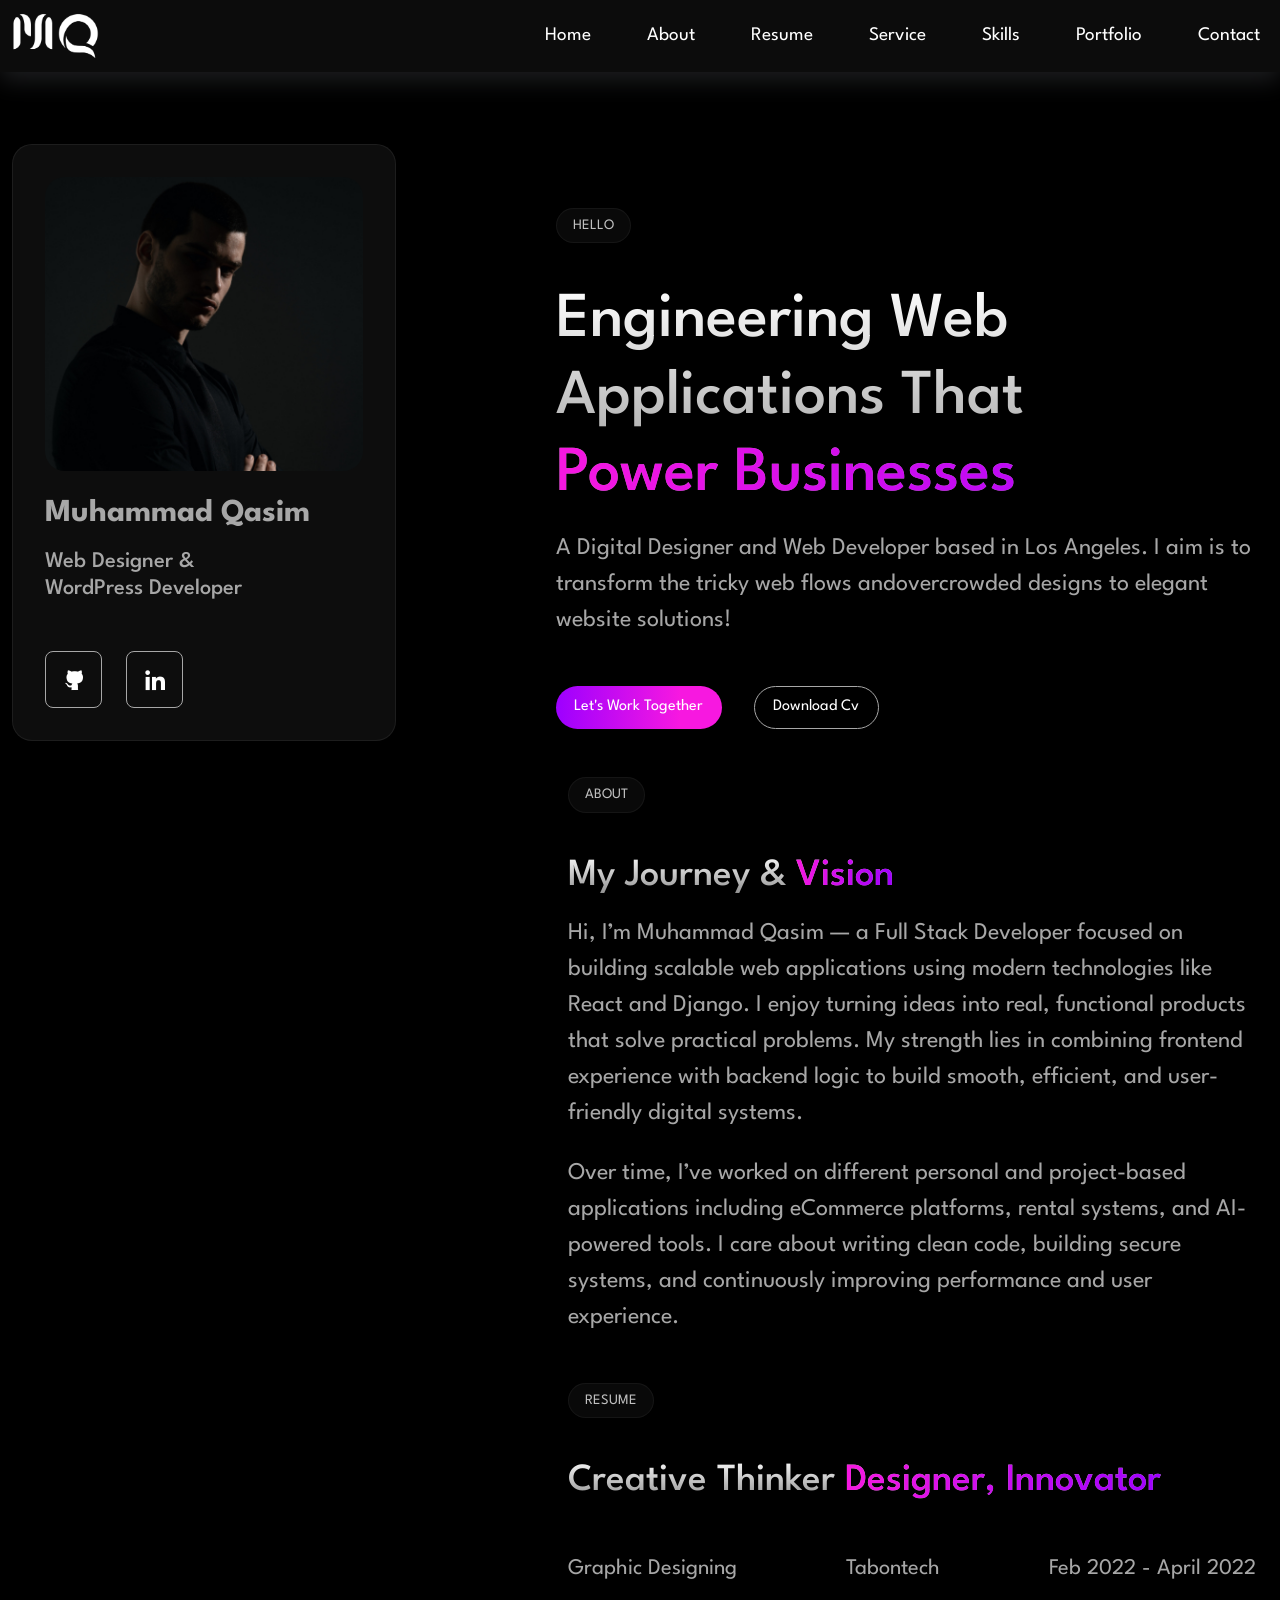
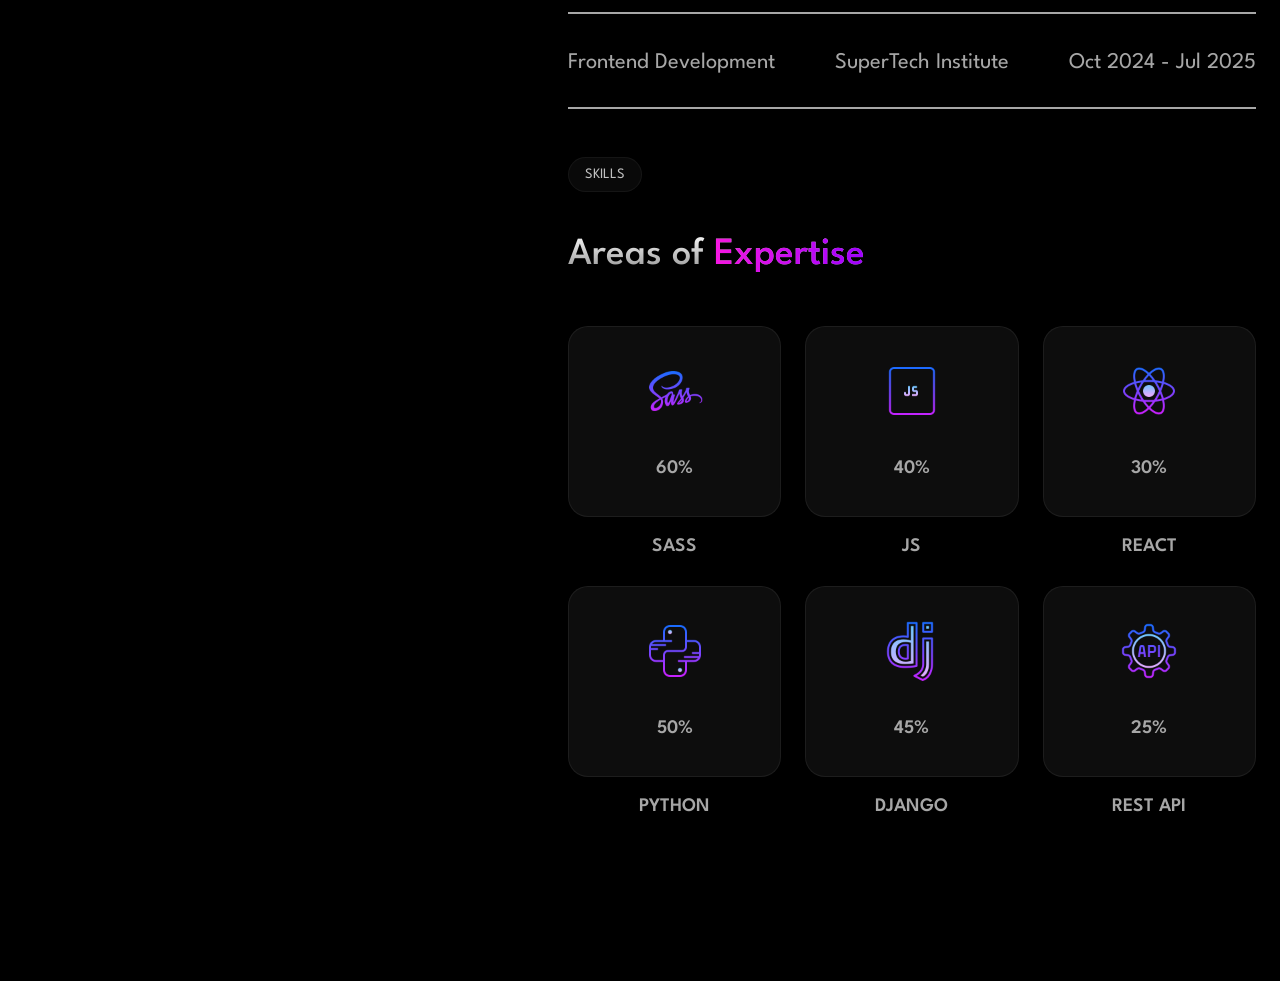
==== index.html @ 1c89bbc0 "commit" ====
<!doctype html>
<html lang="en">
  <head>
    <meta charset="utf-8" />
    <meta name="viewport" content="width=device-width, initial-scale=1" />
    <title>Personal Portfolio</title>
    <link rel="stylesheet" href="assets/css/main.css" />
  </head>
  <body>
    <div class="site-wrapper">
      <header class="header">
        <nav class="navbar navbar-expand-lg main-navbar">
          <div class="container container-lg">
            <a class="navbar-brand" href="#"
              ><img class="site-logo" src="assets/images/main-logo.png" alt=""
            /></a>
            <button
              class="navbar-toggler"
              type="button"
              data-bs-toggle="offcanvas"
              data-bs-target="#offcanvasRight"
              aria-controls="offcanvasRight"
            >
              <i class="icon-hamburger"></i>
            </button>
            <div class="collapse navbar-collapse">
              <ul class="navbar-nav ms-auto mb-2 mb-lg-0">
                <li class="nav-item">
                  <a
                    class="nav-link theme-links theme-links-animation"
                    href="#home"
                    >Home</a
                  >
                </li>
                <li class="nav-item">
                  <a
                    class="nav-link theme-links theme-links-animation"
                    href="#home"
                    >About</a
                  >
                </li>
                <li class="nav-item">
                  <a
                    class="nav-link theme-links theme-links-animation"
                    href="#about_us"
                    >Resume</a
                  >
                </li>
                <li class="nav-item">
                  <a
                    class="nav-link theme-links theme-links-animation"
                    href="#solutions"
                    >Service</a
                  >
                </li>
                <li class="nav-item">
                  <a
                    class="nav-link theme-links theme-links-animation"
                    href="#pricing"
                    >Skills</a
                  >
                </li>
                <li class="nav-item">
                  <a
                    class="nav-link theme-links theme-links-animation"
                    href="#pricing"
                    >Portfolio</a
                  >
                </li>
                <li class="nav-item">
                  <a
                    class="nav-link theme-links theme-links-animation"
                    href="#contact_us"
                    >Contact</a
                  >
                </li>
              </ul>
            </div>
          </div>
        </nav>
        <div
          class="offcanvas offcanvas-end"
          tabindex="-1"
          id="offcanvasRight"
          aria-labelledby="offcanvasRightLabel"
        >
          <div class="offcanvas-header">
            <a class="navbar-brand" href="#"
              ><img
                class="offcanvas-logo"
                src="assets/images/main-logo.svg"
                alt=""
            /></a>
            <button
              type="button"
              class="btn-close"
              data-bs-dismiss="offcanvas"
              aria-label="Close"
            >
              <i class="icon-hamburger-close"></i>
            </button>
          </div>
          <div class="offcanvas-body">
            <ul class="navbar-nav">
              <li class="nav-item">
                <a class="nav-link theme-links" href="#home">Home</a>
              </li>
              <li class="nav-item">
                <a class="nav-link theme-links" href="#about_us">Resume</a>
              </li>
              <li class="nav-item">
                <a class="nav-link theme-links" href="#solutions">Service</a>
              </li>
              <li class="nav-item">
                <a class="nav-link theme-links" href="#pricing">Skills</a>
              </li>
              <li class="nav-item">
                <a class="nav-link theme-links" href="#pricing">Portfolio</a>
              </li>
              <li class="nav-item">
                <a class="nav-link theme-links" href="#contact_us">Contact</a>
              </li>
            </ul>
          </div>
        </div>
      </header>
      <!-- /.header -->
      <main class="main-content">
                                  <video autoplay muted loop playsinline>
    <source src="./assets/video/12487101_1920_1080_25fps.mp4" type="video/mp4">
  </video>
                  <div class="container container-lg">
        <div class="main-content-inner">
              <div class="aside-wrapper">
                  <aside class="aside-main-hero glass-effect">
              <div class="col-inner main-hero-left">
                <figure class="pb-4">
                  <img src="./assets/images/main_hero_profile.jpg" alt="" />
                </figure>
                <div class="info pb-5">
                  <h2 class="pb-3">Muhammad Qasim</h2>
                  <h4>Web Designer & <span>WordPress Developer</span></h4>
                </div>
                <ul class="social-media-link">
                  <li class="custom-social-media-link">
                    <a href=""><i class="icon-github"></i></a>
                  </li>
                  <li class="custom-social-media-link">
                    <a href=""><i class="icon-linkedin"></i></a>
                  </li>
                </ul>
                <!-- /.social-media-link -->
                <!-- /.info -->
              </div>
              <!-- /.col-inner -->
            </aside>
            <!-- /.aside-main-hero -->
              </div><!-- /.aside-wrapper -->
             <div class="content-inner">
   <section class="main-hero-section pt-5 section-space">
                  <div class="main-hero-info">
                    <h4 class="section-starter-info-box glass-effect">hello</h4>
                    <h1 class="pb-3 theme-gradient-text-white">Engineering Web<span> Applications That </span
                      ><span class="theme-gradient-text-purple">Power Businesses</span>
                    </h1>
                    <p class="theme-para">
                      A Digital Designer and Web Developer based in Los Angeles.
                      I aim is to transform the tricky web flows andovercrowded
                      designs to elegant website solutions!
                    </p>
                    <div class="main-hero-section-navigation pt-5">
                      <a href="" class="theme-button theme-button-1"
                        >let's work together</a
                      >
                      <a href="" class="theme-button theme-button-2"
                        >download cv</a
                      >
                    </div>
                    <!-- /.main-hero-section-navigation -->
                  </div>
                  <!-- /.main-hero-info -->
   </section>
    <section class="about-section section-space">
           <div class="container container-lg">
                    <h4 class="section-starter-info-box glass-effect">about</h4>
                    <div class="section-heading pb-3">
                      <h3 class="theme-gradient-text-white">My Journey & <span class="theme-gradient-text-purple">Vision</span></h3>
                    </div><!-- /.section-heading -->
                    <p class="theme-para pb-4">Hi, I’m Muhammad Qasim — a Full Stack Developer focused on building scalable web applications using modern technologies like React and Django. I enjoy turning ideas into real, functional products that solve practical problems. My strength lies in combining frontend experience with backend logic to build smooth, efficient, and user-friendly digital systems.</p>
                    <p class="theme-para">Over time, I’ve worked on different personal and project-based applications including eCommerce platforms, rental systems, and AI-powered tools. I care about writing clean code, building secure systems, and continuously improving performance and user experience.</p>
          </div>
         </section><!-- /.about-section -->

                 <section class="resume-section section-space">
          <div class="container container-lg">
            <h4 class="section-starter-info-box glass-effect">resume</h4>
            <div class="section-heading pb-5">
              <h3 class="theme-gradient-text-white">
                Creative Thinker
                <span class="theme-gradient-text-purple"
                  >Designer, Innovator</span
                >
              </h3>
            </div>
            <!-- /.section-heading -->
            <ul class="resume-wrapper">
              <li>
                <span>graphic designing</span><span>tabontech</span
                ><span>Feb 2022 - April 2022</span>
              </li>
              <li>
                <span>Frontend Development</span><span>SuperTech Institute</span
                ><span>Oct 2024 - Jul 2025</span>
              </li>
            </ul>
            <!-- /.resume-wrapper -->
          </div>
        </section>
         <section class="skills-section">
          <div class="container container-lg">
            <h4 class="section-starter-info-box glass-effect">skills</h4>
            <div class="section-heading pb-5">
              <h3 class="theme-gradient-text-white">
                Areas of 
                <span class="theme-gradient-text-purple"
                  >Expertise</span
                >
              </h3>
            </div>
            <!-- /.section-heading -->
             <div class="row g-4">
              <div class="col-lg-4 col-md-4 col-sm-6">
                <div class="col-inner">
                  <div class="skills-box glass-effect">
                                      <img src="./assets/images/scss-icon.png" alt="">
                                    <span class="skill-percent">60%</span>
                  </div><!-- /.skills-box -->
                  <span class="skill-name">SASS</span>
                </div><!-- /.col-inner -->
              </div><!-- /.col-lg-3 -->
              <div class="col-lg-4 col-md-4 col-sm-6">
                <div class="col-inner">
                  <div class="skills-box glass-effect">
                                      <img src="./assets/images/icon-js.png" alt="">
                                    <span class="skill-percent">40%</span>
                  </div><!-- /.skills-box -->
                  <span class="skill-name">JS</span>
                </div><!-- /.col-inner -->
              </div><!-- /.col-lg-3 -->
              <div class="col-lg-4 col-md-4 col-sm-6">
                <div class="col-inner">
                  <div class="skills-box glass-effect">
                                      <img src="./assets/images/react-icon.png" alt="">
                                    <span class="skill-percent">30%</span>
                  </div><!-- /.skills-box -->
                  <span class="skill-name">REACT</span>
                </div><!-- /.col-inner -->
              </div><!-- /.col-lg-3 -->
              <div class="col-lg-4 col-md-4 col-sm-6">
                <div class="col-inner">
                  <div class="skills-box glass-effect">
                                      <img src="./assets/images/python-icon.png" alt="">
                                    <span class="skill-percent">50%</span>
                  </div><!-- /.skills-box -->
                  <span class="skill-name">PYTHON</span>
                </div><!-- /.col-inner -->
              </div><!-- /.col-lg-3 -->
              <div class="col-lg-4 col-md-4 col-sm-6">
                <div class="col-inner">
                  <div class="skills-box glass-effect">
                                      <img src="./assets/images/django-icon.png" alt="">
                                    <span class="skill-percent">45%</span>
                  </div><!-- /.skills-box -->
                  <span class="skill-name">DJANGO</span>
                </div><!-- /.col-inner -->
              </div><!-- /.col-lg-3 -->
              <div class="col-lg-4 col-md-4 col-sm-6">
                <div class="col-inner">
                  <div class="skills-box glass-effect">
                                      <img src="./assets/images/icon-rest-api.png" alt="">
                                    <span class="skill-percent">25%</span>
                  </div><!-- /.skills-box -->
                  <span class="skill-name">REST API</span>
                </div><!-- /.col-inner -->
              </div><!-- /.col-lg-3 -->
             
             </div><!-- /.row -->
          </div>
        </section>
        <!-- /.skills-section -->
    
             </div><!-- /.content-inner -->
          
         
                 </div>
        <!-- /.main-content-inner -->
          </div>
          <!-- /.container -->
       
      </main>
      <!-- /.main-content -->
      <footer class="footer"></footer>
      <!-- /.footer -->
    </div>
    <!-- /.site-wrapper -->
    <script src="assets/js/bootstrap.js"></script>
    <script src="assets/js/app.js"></script>
  </body>
</html>
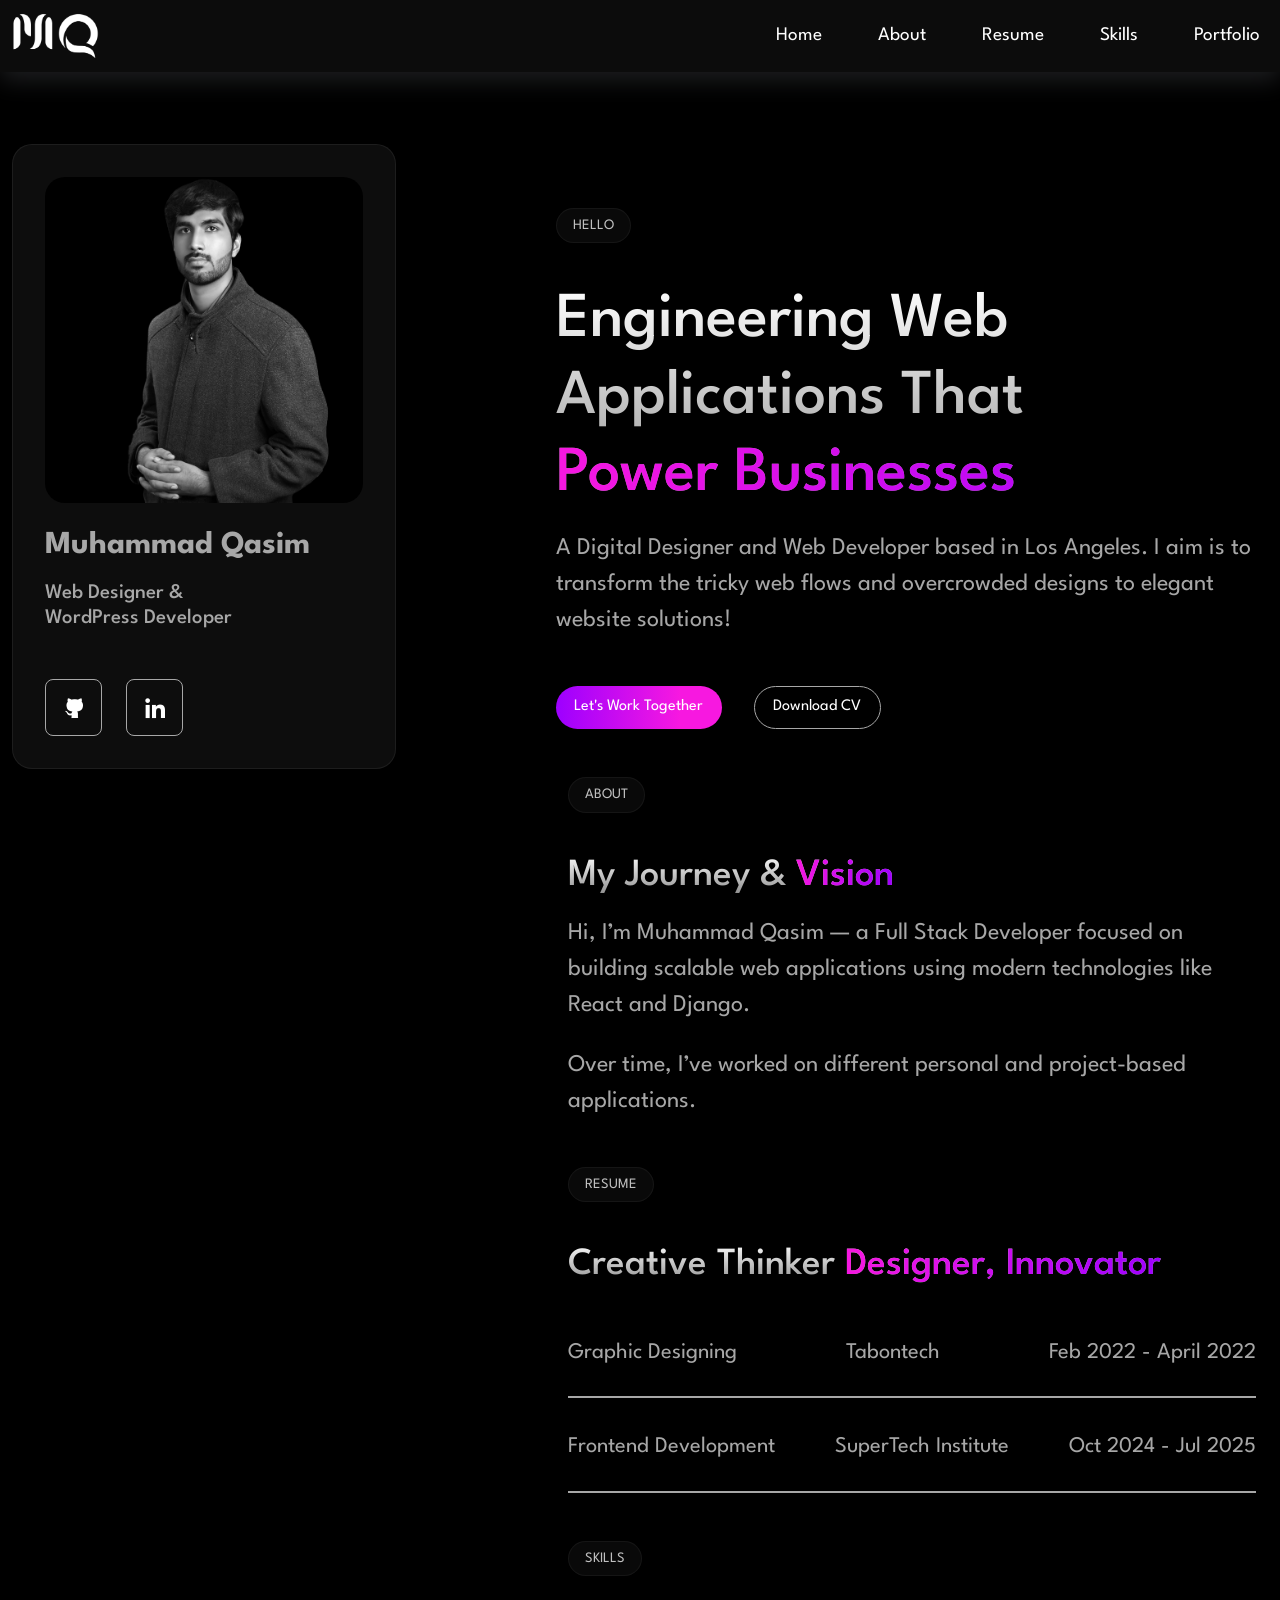
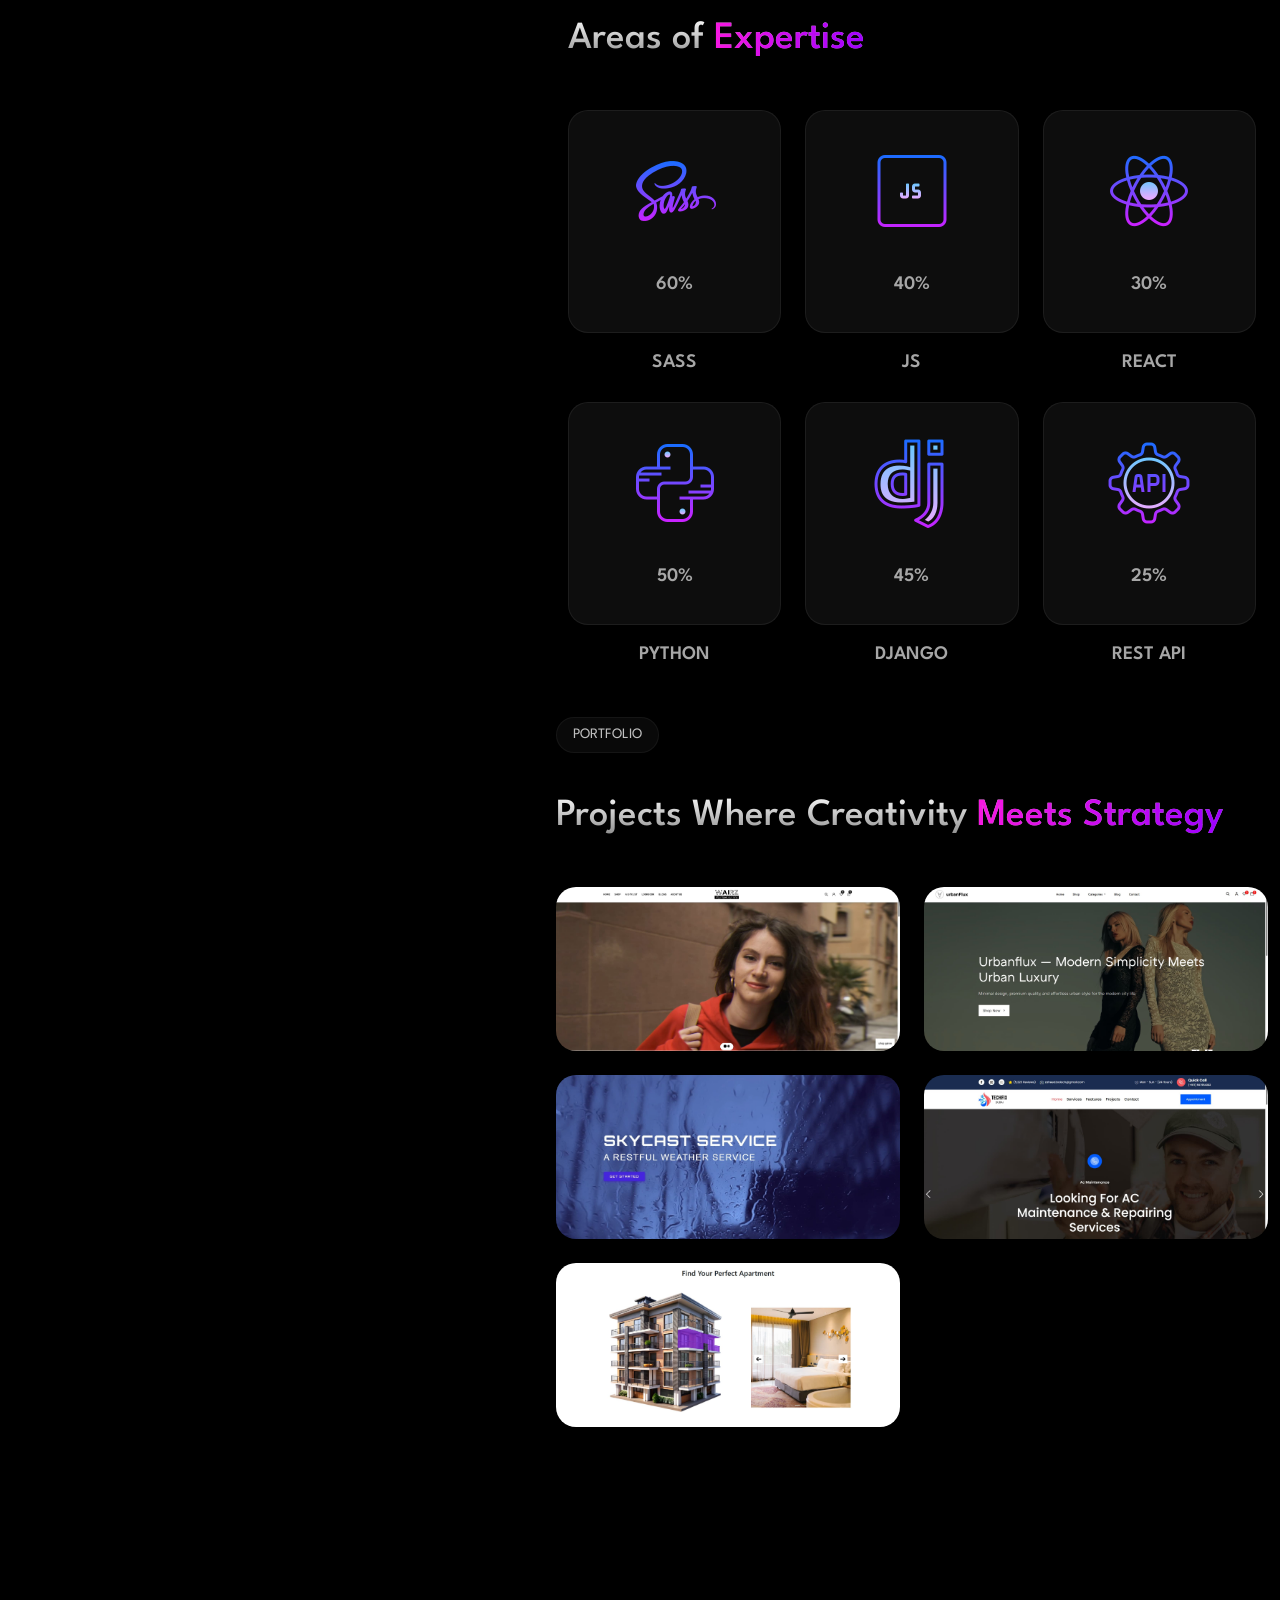
==== commit 1244d001: "portfolio section" ====
--- a/index.html
+++ b/index.html
@@ -4,16 +4,19 @@
     <meta charset="utf-8" />
     <meta name="viewport" content="width=device-width, initial-scale=1" />
     <title>Personal Portfolio</title>
+    <link rel="stylesheet" href="./assets/css/vendors/glightbox.min.css">
     <link rel="stylesheet" href="assets/css/main.css" />
   </head>
+
   <body>
     <div class="site-wrapper">
       <header class="header">
         <nav class="navbar navbar-expand-lg main-navbar">
           <div class="container container-lg">
-            <a class="navbar-brand" href="#"
-              ><img class="site-logo" src="assets/images/main-logo.png" alt=""
-            /></a>
+            <a class="navbar-brand" href="#">
+              <img class="site-logo" src="assets/images/main-logo.png" alt="" />
+            </a>
+
             <button
               class="navbar-toggler"
               type="button"
@@ -23,6 +26,7 @@
             >
               <i class="icon-hamburger"></i>
             </button>
+
             <div class="collapse navbar-collapse">
               <ul class="navbar-nav ms-auto mb-2 mb-lg-0">
                 <li class="nav-item">
@@ -32,52 +36,43 @@
                     >Home</a
                   >
                 </li>
+
                 <li class="nav-item">
                   <a
                     class="nav-link theme-links theme-links-animation"
-                    href="#home"
+                    href="#about"
                     >About</a
                   >
                 </li>
+
                 <li class="nav-item">
                   <a
                     class="nav-link theme-links theme-links-animation"
-                    href="#about_us"
+                    href="#resume"
                     >Resume</a
                   >
                 </li>
+
                 <li class="nav-item">
                   <a
                     class="nav-link theme-links theme-links-animation"
-                    href="#solutions"
-                    >Service</a
+                    href="#skills"
+                    >Skills</a
                   >
                 </li>
+
                 <li class="nav-item">
                   <a
                     class="nav-link theme-links theme-links-animation"
-                    href="#pricing"
-                    >Skills</a
-                  >
-                </li>
-                <li class="nav-item">
-                  <a
-                    class="nav-link theme-links theme-links-animation"
-                    href="#pricing"
+                    href="#portfolio"
                     >Portfolio</a
-                  >
-                </li>
-                <li class="nav-item">
-                  <a
-                    class="nav-link theme-links theme-links-animation"
-                    href="#contact_us"
-                    >Contact</a
                   >
                 </li>
               </ul>
             </div>
           </div>
         </nav>
+
         <div
           class="offcanvas offcanvas-end"
           tabindex="-1"
@@ -85,12 +80,14 @@
           aria-labelledby="offcanvasRightLabel"
         >
           <div class="offcanvas-header">
-            <a class="navbar-brand" href="#"
-              ><img
+            <a class="navbar-brand" href="#">
+              <img
                 class="offcanvas-logo"
                 src="assets/images/main-logo.svg"
                 alt=""
-            /></a>
+              />
+            </a>
+
             <button
               type="button"
               class="btn-close"
@@ -100,209 +97,305 @@
               <i class="icon-hamburger-close"></i>
             </button>
           </div>
+
           <div class="offcanvas-body">
             <ul class="navbar-nav">
               <li class="nav-item">
                 <a class="nav-link theme-links" href="#home">Home</a>
               </li>
               <li class="nav-item">
-                <a class="nav-link theme-links" href="#about_us">Resume</a>
+                <a class="nav-link theme-links" href="#about">About</a>
               </li>
               <li class="nav-item">
-                <a class="nav-link theme-links" href="#solutions">Service</a>
+                <a class="nav-link theme-links" href="#resume">Resume</a>
               </li>
               <li class="nav-item">
-                <a class="nav-link theme-links" href="#pricing">Skills</a>
+                <a class="nav-link theme-links" href="#skills">Skills</a>
               </li>
               <li class="nav-item">
-                <a class="nav-link theme-links" href="#pricing">Portfolio</a>
-              </li>
-              <li class="nav-item">
-                <a class="nav-link theme-links" href="#contact_us">Contact</a>
+                <a class="nav-link theme-links" href="#portfolio">Portfolio</a>
               </li>
             </ul>
           </div>
         </div>
       </header>
-      <!-- /.header -->
+
       <main class="main-content">
-                                  <video autoplay muted loop playsinline>
-    <source src="./assets/video/12487101_1920_1080_25fps.mp4" type="video/mp4">
-  </video>
-                  <div class="container container-lg">
-        <div class="main-content-inner">
-              <div class="aside-wrapper">
-                  <aside class="aside-main-hero glass-effect">
-              <div class="col-inner main-hero-left">
-                <figure class="pb-4">
-                  <img src="./assets/images/main_hero_profile.jpg" alt="" />
-                </figure>
-                <div class="info pb-5">
-                  <h2 class="pb-3">Muhammad Qasim</h2>
-                  <h4>Web Designer & <span>WordPress Developer</span></h4>
-                </div>
-                <ul class="social-media-link">
-                  <li class="custom-social-media-link">
-                    <a href=""><i class="icon-github"></i></a>
-                  </li>
-                  <li class="custom-social-media-link">
-                    <a href=""><i class="icon-linkedin"></i></a>
-                  </li>
-                </ul>
-                <!-- /.social-media-link -->
-                <!-- /.info -->
-              </div>
-              <!-- /.col-inner -->
-            </aside>
-            <!-- /.aside-main-hero -->
-              </div><!-- /.aside-wrapper -->
-             <div class="content-inner">
-   <section class="main-hero-section pt-5 section-space">
-                  <div class="main-hero-info">
-                    <h4 class="section-starter-info-box glass-effect">hello</h4>
-                    <h1 class="pb-3 theme-gradient-text-white">Engineering Web<span> Applications That </span
-                      ><span class="theme-gradient-text-purple">Power Businesses</span>
-                    </h1>
-                    <p class="theme-para">
-                      A Digital Designer and Web Developer based in Los Angeles.
-                      I aim is to transform the tricky web flows andovercrowded
-                      designs to elegant website solutions!
-                    </p>
-                    <div class="main-hero-section-navigation pt-5">
-                      <a href="" class="theme-button theme-button-1"
-                        >let's work together</a
+        <video autoplay muted loop playsinline>
+          <source
+            src="./assets/video/12487101_1920_1080_25fps.mp4"
+            type="video/mp4"
+          />
+        </video>
+
+        <div class="container container-lg">
+          <div class="main-content-inner">
+            <div class="aside-wrapper">
+              <aside class="aside-main-hero glass-effect">
+                <div class="col-inner main-hero-left">
+                  <figure class="pb-4">
+                    <img src="./assets/images/main_hero_profile.jpg" alt="" />
+                  </figure>
+
+                  <div class="info pb-5">
+                    <h2 class="pb-3">Muhammad Qasim</h2>
+                    <h4>Web Designer & <span>WordPress Developer</span></h4>
+                  </div>
+
+                  <ul class="social-media-link">
+                    <li class="custom-social-media-link">
+                      <a href=""><i class="icon-github"></i></a>
+                    </li>
+                    <li class="custom-social-media-link">
+                      <a href=""><i class="icon-linkedin"></i></a>
+                    </li>
+                  </ul>
+                </div>
+              </aside>
+            </div>
+
+            <div class="content-inner">
+              <section class="main-hero-section pt-5 section-space" id="home">
+                <div class="main-hero-info">
+                  <h4 class="section-starter-info-box glass-effect">hello</h4>
+
+                  <h1 class="pb-3 theme-gradient-text-white">
+                    Engineering Web
+                    <span>Applications That </span>
+                    <span class="theme-gradient-text-purple"
+                      >Power Businesses</span
+                    >
+                  </h1>
+
+                  <p class="theme-para">
+                    A Digital Designer and Web Developer based in Los Angeles. I
+                    aim is to transform the tricky web flows and overcrowded
+                    designs to elegant website solutions!
+                  </p>
+
+                  <div class="main-hero-section-navigation pt-5">
+                    <a href="" class="theme-button theme-button-1"
+                      >let's work together</a
+                    >
+                    <a href="" class="theme-button theme-button-2"
+                      >download CV</a
+                    >
+                  </div>
+                </div>
+              </section>
+
+              <section class="about-section section-space" id="about">
+                <div class="container container-lg">
+                  <h4 class="section-starter-info-box glass-effect">about</h4>
+
+                  <div class="section-heading pb-3">
+                    <h3 class="theme-gradient-text-white">
+                      My Journey &
+                      <span class="theme-gradient-text-purple">Vision</span>
+                    </h3>
+                  </div>
+
+                  <p class="theme-para pb-4">
+                    Hi, I’m Muhammad Qasim — a Full Stack Developer focused on
+                    building scalable web applications using modern technologies
+                    like React and Django.
+                  </p>
+
+                  <p class="theme-para">
+                    Over time, I’ve worked on different personal and
+                    project-based applications.
+                  </p>
+                </div>
+              </section>
+
+              <section class="resume-section section-space" id="resume">
+                <div class="container container-lg">
+                  <h4 class="section-starter-info-box glass-effect">resume</h4>
+
+                  <div class="section-heading pb-5">
+                    <h3 class="theme-gradient-text-white">
+                      Creative Thinker
+                      <span class="theme-gradient-text-purple"
+                        >Designer, Innovator</span
                       >
-                      <a href="" class="theme-button theme-button-2"
-                        >download cv</a
-                      >
-                    </div>
-                    <!-- /.main-hero-section-navigation -->
-                  </div>
-                  <!-- /.main-hero-info -->
-   </section>
-    <section class="about-section section-space">
-           <div class="container container-lg">
-                    <h4 class="section-starter-info-box glass-effect">about</h4>
-                    <div class="section-heading pb-3">
-                      <h3 class="theme-gradient-text-white">My Journey & <span class="theme-gradient-text-purple">Vision</span></h3>
-                    </div><!-- /.section-heading -->
-                    <p class="theme-para pb-4">Hi, I’m Muhammad Qasim — a Full Stack Developer focused on building scalable web applications using modern technologies like React and Django. I enjoy turning ideas into real, functional products that solve practical problems. My strength lies in combining frontend experience with backend logic to build smooth, efficient, and user-friendly digital systems.</p>
-                    <p class="theme-para">Over time, I’ve worked on different personal and project-based applications including eCommerce platforms, rental systems, and AI-powered tools. I care about writing clean code, building secure systems, and continuously improving performance and user experience.</p>
+                    </h3>
+                  </div>
+
+                  <ul class="resume-wrapper">
+                    <li>
+                      <span>graphic designing</span><span>tabontech</span
+                      ><span>Feb 2022 - April 2022</span>
+                    </li>
+
+                    <li>
+                      <span>Frontend Development</span
+                      ><span>SuperTech Institute</span
+                      ><span>Oct 2024 - Jul 2025</span>
+                    </li>
+                  </ul>
+                </div>
+              </section>
+
+              <section class="skills-section section-space" id="skills">
+                <div class="container container-lg">
+                  <h4 class="section-starter-info-box glass-effect">skills</h4>
+
+                  <div class="section-heading pb-5">
+                    <h3 class="theme-gradient-text-white">
+                      Areas of
+                      <span class="theme-gradient-text-purple">Expertise</span>
+                    </h3>
+                  </div>
+
+                  <div class="row g-4">
+                    <div class="col-lg-4 col-md-4 col-sm-6">
+                      <div class="col-inner">
+                        <div class="skills-box glass-effect">
+                          <img src="./assets/images/scss-icon.png" alt="" />
+                          <span class="skill-percent">60%</span>
+                        </div>
+                        <!-- /.skills-box -->
+                        <span class="skill-name">SASS</span>
+                      </div>
+                      <!-- /.col-inner -->
+                    </div>
+                    <!-- /.col-lg-3 -->
+                    <div class="col-lg-4 col-md-4 col-sm-6">
+                      <div class="col-inner">
+                        <div class="skills-box glass-effect">
+                          <img src="./assets/images/icon-js.png" alt="" />
+                          <span class="skill-percent">40%</span>
+                        </div>
+                        <!-- /.skills-box -->
+                        <span class="skill-name">JS</span>
+                      </div>
+                      <!-- /.col-inner -->
+                    </div>
+                    <!-- /.col-lg-3 -->
+                    <div class="col-lg-4 col-md-4 col-sm-6">
+                      <div class="col-inner">
+                        <div class="skills-box glass-effect">
+                          <img src="./assets/images/react-icon.png" alt="" />
+                          <span class="skill-percent">30%</span>
+                        </div>
+                        <!-- /.skills-box -->
+                        <span class="skill-name">REACT</span>
+                      </div>
+                      <!-- /.col-inner -->
+                    </div>
+                    <!-- /.col-lg-3 -->
+                    <div class="col-lg-4 col-md-4 col-sm-6">
+                      <div class="col-inner">
+                        <div class="skills-box glass-effect">
+                          <img src="./assets/images/python-icon.png" alt="" />
+                          <span class="skill-percent">50%</span>
+                        </div>
+                        <!-- /.skills-box -->
+                        <span class="skill-name">PYTHON</span>
+                      </div>
+                      <!-- /.col-inner -->
+                    </div>
+                    <!-- /.col-lg-3 -->
+                    <div class="col-lg-4 col-md-4 col-sm-6">
+                      <div class="col-inner">
+                        <div class="skills-box glass-effect">
+                          <img src="./assets/images/django-icon.png" alt="" />
+                          <span class="skill-percent">45%</span>
+                        </div>
+                        <!-- /.skills-box -->
+                        <span class="skill-name">DJANGO</span>
+                      </div>
+                      <!-- /.col-inner -->
+                    </div>
+                    <!-- /.col-lg-3 -->
+                    <div class="col-lg-4 col-md-4 col-sm-6">
+                      <div class="col-inner">
+                        <div class="skills-box glass-effect">
+                          <img src="./assets/images/icon-rest-api.png" alt="" />
+                          <span class="skill-percent">25%</span>
+                        </div>
+                        <!-- /.skills-box -->
+                        <span class="skill-name">REST API</span>
+                      </div>
+                      <!-- /.col-inner -->
+                    </div>
+                    <!-- /.col-lg-3 -->
+                  </div>
+                  <!-- /.row -->
+                </div>
+              </section>
+
+              <section class="portfolio-section section-space" id="portfolio">
+                <h4 class="section-starter-info-box glass-effect">portfolio</h4>
+
+                <div class="section-heading pb-5">
+                  <h3 class="theme-gradient-text-white">
+                    Projects Where Creativity
+                    <span class="theme-gradient-text-purple"
+                      >Meets Strategy</span
+                    >
+                  </h3>
+                </div>
+                <div class="portfolio-gallery">
+                  <div class="row g-4">
+                    <div class="col-lg-6">
+                      <div class="col-inner">
+                        <a href="assets/images/Wearza.jpg" class="glightbox" data-gallery="portfolio">
+                          <img src="assets/images/Wearza.jpg" alt="">
+                        </a>
+                        <a class="project-link" href="https://wearza.netlify.app/">wearza react</a>
+                        
+                      </div><!-- /.col-inner -->
+                    </div><!-- /.col-lg-6 -->
+                    <div class="col-lg-6">
+                      <div class="col-inner">
+                        <a href="assets/images/urbanflux.jpg" class="glightbox" data-gallery="portfolio">
+                          <img src="assets/images/urbanflux.jpg" alt="">
+                        </a>
+                        <a class="project-link" href="https://mzr-qasim.github.io/UrbanFlux/">urbanflux ecommerce</a>
+                        
+                      </div><!-- /.col-inner -->
+                    </div><!-- /.col-lg-6 -->
+                    <div class="col-lg-6">
+                      <div class="col-inner">
+                        <a href="assets/images/SKYCAST fastapi.jpg" class="glightbox" data-gallery="portfolio">
+                          <img src="assets/images/SKYCAST fastapi.jpg" alt="">
+                        </a>
+                        <a class="project-link" href="https://github.com/mzr-Qasim/skycast-fastapi">skycast FASTAPI</a>
+                        
+                      </div><!-- /.col-inner -->
+                    </div><!-- /.col-lg-6 -->
+                    <div class="col-lg-6">
+                      <div class="col-inner">
+                        <a href="assets/images/techfix dubai.jpg" class="glightbox" data-gallery="portfolio">
+                          <img src="assets/images/techfix dubai.jpg" alt="">
+                        </a>
+                        <a class="project-link" href="https://mzr-qasim.github.io/Techfix_Dubai/">techfix</a>
+                        
+                      </div><!-- /.col-inner -->
+                    </div><!-- /.col-lg-6 -->
+                    <div class="col-lg-6">
+                      <div class="col-inner">
+                        <a href="assets/images/Apartment View.jpg" class="glightbox" data-gallery="portfolio">
+                          <img src="assets/images/Apartment View.jpg" alt="">
+                        </a>
+                        <a class="project-link" href="https://mzr-qasim.github.io/Apartment_View/">Apartment View</a>
+                        
+                      </div><!-- /.col-inner -->
+                    </div><!-- /.col-lg-6 -->
+                  </div><!-- /.row -->
+                </div>
+                </div>
+              </section>
+            </div>
           </div>
-         </section><!-- /.about-section -->
-
-                 <section class="resume-section section-space">
-          <div class="container container-lg">
-            <h4 class="section-starter-info-box glass-effect">resume</h4>
-            <div class="section-heading pb-5">
-              <h3 class="theme-gradient-text-white">
-                Creative Thinker
-                <span class="theme-gradient-text-purple"
-                  >Designer, Innovator</span
-                >
-              </h3>
-            </div>
-            <!-- /.section-heading -->
-            <ul class="resume-wrapper">
-              <li>
-                <span>graphic designing</span><span>tabontech</span
-                ><span>Feb 2022 - April 2022</span>
-              </li>
-              <li>
-                <span>Frontend Development</span><span>SuperTech Institute</span
-                ><span>Oct 2024 - Jul 2025</span>
-              </li>
-            </ul>
-            <!-- /.resume-wrapper -->
-          </div>
-        </section>
-         <section class="skills-section">
-          <div class="container container-lg">
-            <h4 class="section-starter-info-box glass-effect">skills</h4>
-            <div class="section-heading pb-5">
-              <h3 class="theme-gradient-text-white">
-                Areas of 
-                <span class="theme-gradient-text-purple"
-                  >Expertise</span
-                >
-              </h3>
-            </div>
-            <!-- /.section-heading -->
-             <div class="row g-4">
-              <div class="col-lg-4 col-md-4 col-sm-6">
-                <div class="col-inner">
-                  <div class="skills-box glass-effect">
-                                      <img src="./assets/images/scss-icon.png" alt="">
-                                    <span class="skill-percent">60%</span>
-                  </div><!-- /.skills-box -->
-                  <span class="skill-name">SASS</span>
-                </div><!-- /.col-inner -->
-              </div><!-- /.col-lg-3 -->
-              <div class="col-lg-4 col-md-4 col-sm-6">
-                <div class="col-inner">
-                  <div class="skills-box glass-effect">
-                                      <img src="./assets/images/icon-js.png" alt="">
-                                    <span class="skill-percent">40%</span>
-                  </div><!-- /.skills-box -->
-                  <span class="skill-name">JS</span>
-                </div><!-- /.col-inner -->
-              </div><!-- /.col-lg-3 -->
-              <div class="col-lg-4 col-md-4 col-sm-6">
-                <div class="col-inner">
-                  <div class="skills-box glass-effect">
-                                      <img src="./assets/images/react-icon.png" alt="">
-                                    <span class="skill-percent">30%</span>
-                  </div><!-- /.skills-box -->
-                  <span class="skill-name">REACT</span>
-                </div><!-- /.col-inner -->
-              </div><!-- /.col-lg-3 -->
-              <div class="col-lg-4 col-md-4 col-sm-6">
-                <div class="col-inner">
-                  <div class="skills-box glass-effect">
-                                      <img src="./assets/images/python-icon.png" alt="">
-                                    <span class="skill-percent">50%</span>
-                  </div><!-- /.skills-box -->
-                  <span class="skill-name">PYTHON</span>
-                </div><!-- /.col-inner -->
-              </div><!-- /.col-lg-3 -->
-              <div class="col-lg-4 col-md-4 col-sm-6">
-                <div class="col-inner">
-                  <div class="skills-box glass-effect">
-                                      <img src="./assets/images/django-icon.png" alt="">
-                                    <span class="skill-percent">45%</span>
-                  </div><!-- /.skills-box -->
-                  <span class="skill-name">DJANGO</span>
-                </div><!-- /.col-inner -->
-              </div><!-- /.col-lg-3 -->
-              <div class="col-lg-4 col-md-4 col-sm-6">
-                <div class="col-inner">
-                  <div class="skills-box glass-effect">
-                                      <img src="./assets/images/icon-rest-api.png" alt="">
-                                    <span class="skill-percent">25%</span>
-                  </div><!-- /.skills-box -->
-                  <span class="skill-name">REST API</span>
-                </div><!-- /.col-inner -->
-              </div><!-- /.col-lg-3 -->
-             
-             </div><!-- /.row -->
-          </div>
-        </section>
-        <!-- /.skills-section -->
-    
-             </div><!-- /.content-inner -->
-          
-         
-                 </div>
-        <!-- /.main-content-inner -->
-          </div>
-          <!-- /.container -->
-       
+        </div>
       </main>
-      <!-- /.main-content -->
+
       <footer class="footer"></footer>
-      <!-- /.footer -->
     </div>
-    <!-- /.site-wrapper -->
+
+    <script src="./assets/js/glightbox.min.js"></script>
     <script src="assets/js/bootstrap.js"></script>
     <script src="assets/js/app.js"></script>
   </body>
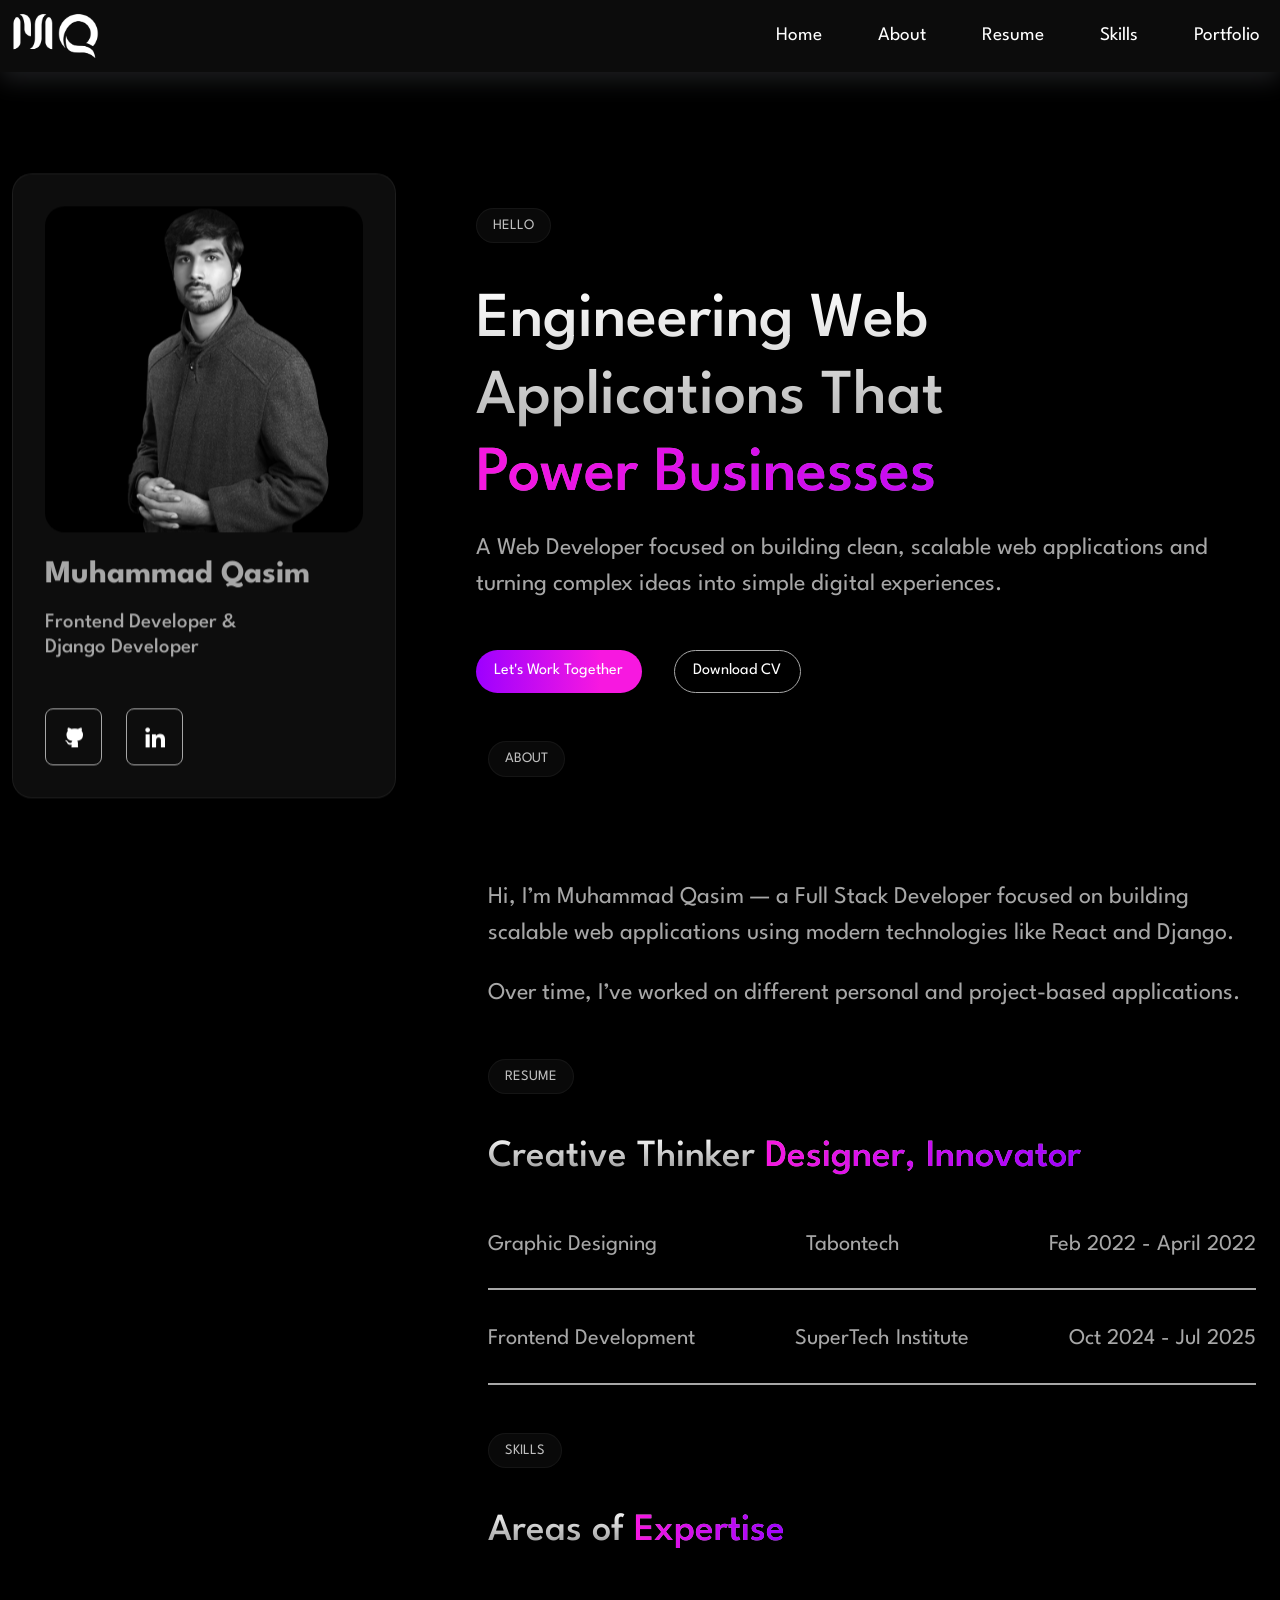
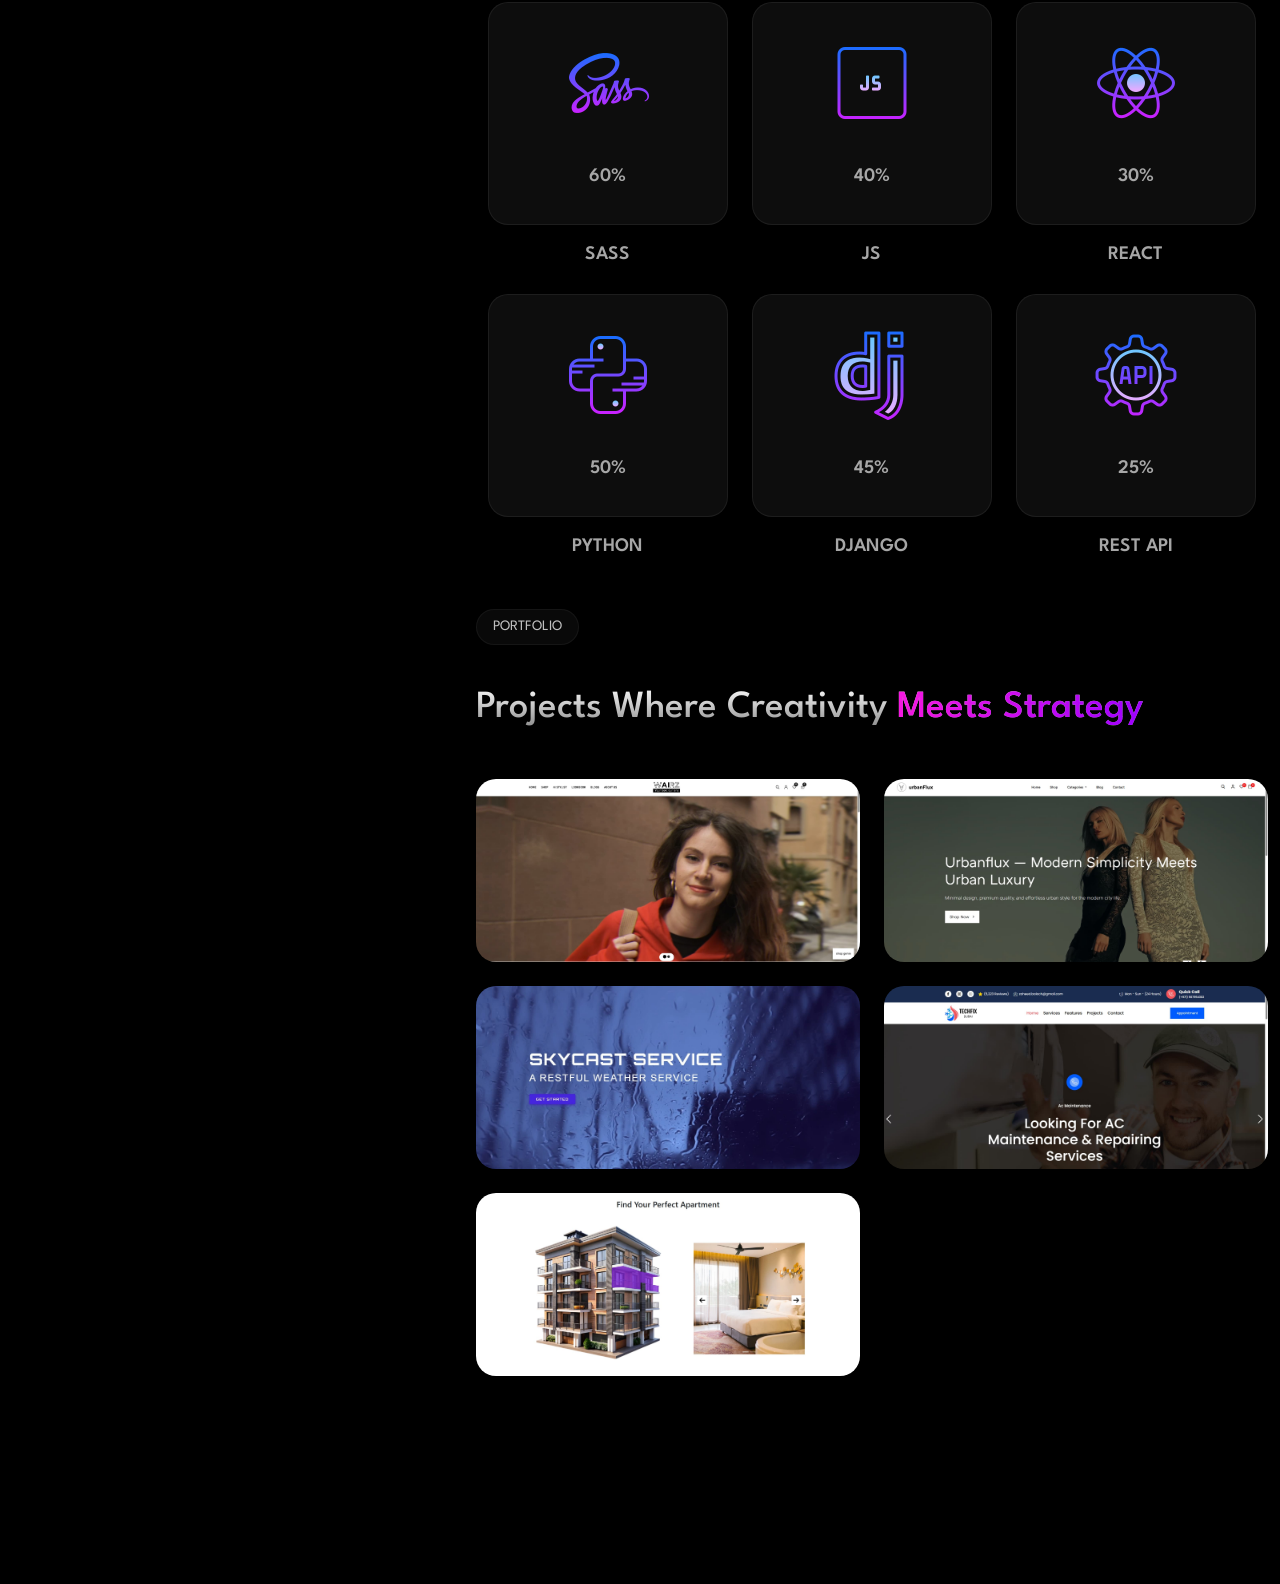
==== commit 52b879c5: "commit" ====
--- a/index.html
+++ b/index.html
@@ -4,6 +4,7 @@
     <meta charset="utf-8" />
     <meta name="viewport" content="width=device-width, initial-scale=1" />
     <title>Personal Portfolio</title>
+    <link href="https://unpkg.com/aos@2.3.1/dist/aos.css" rel="stylesheet">
     <link rel="stylesheet" href="./assets/css/vendors/glightbox.min.css">
     <link rel="stylesheet" href="assets/css/main.css" />
   </head>
@@ -139,15 +140,15 @@
 
                   <div class="info pb-5">
                     <h2 class="pb-3">Muhammad Qasim</h2>
-                    <h4>Web Designer & <span>WordPress Developer</span></h4>
+                    <h4>Frontend Developer &<span> Django Developer</span></h4>
                   </div>
 
                   <ul class="social-media-link">
                     <li class="custom-social-media-link">
-                      <a href=""><i class="icon-github"></i></a>
+                      <a href="https://github.com/mzr-Qasim"><i class="icon-github"></i></a>
                     </li>
                     <li class="custom-social-media-link">
-                      <a href=""><i class="icon-linkedin"></i></a>
+                      <a href="https://www.linkedin.com/in/muhammad-qasim-a5ba3224a/"><i class="icon-linkedin"></i></a>
                     </li>
                   </ul>
                 </div>
@@ -168,16 +169,14 @@
                   </h1>
 
                   <p class="theme-para">
-                    A Digital Designer and Web Developer based in Los Angeles. I
-                    aim is to transform the tricky web flows and overcrowded
-                    designs to elegant website solutions!
+A Web Developer focused on building clean, scalable web applications and turning complex ideas into simple digital experiences.
                   </p>
 
                   <div class="main-hero-section-navigation pt-5">
                     <a href="" class="theme-button theme-button-1"
                       >let's work together</a
                     >
-                    <a href="" class="theme-button theme-button-2"
+                    <a href="https://malikqasim.info/media/CV/cv.pdf" class="theme-button theme-button-2"
                       >download CV</a
                     >
                   </div>
@@ -188,20 +187,20 @@
                 <div class="container container-lg">
                   <h4 class="section-starter-info-box glass-effect">about</h4>
 
-                  <div class="section-heading pb-3">
+                  <div class="section-heading pb-3" data-aos="fade-right"  data-aos-duration="2000">
                     <h3 class="theme-gradient-text-white">
                       My Journey &
                       <span class="theme-gradient-text-purple">Vision</span>
                     </h3>
                   </div>
 
-                  <p class="theme-para pb-4">
+                  <p class="theme-para pb-4" data-aos="zoom-in" data-aos-duration="2000">
                     Hi, I’m Muhammad Qasim — a Full Stack Developer focused on
                     building scalable web applications using modern technologies
                     like React and Django.
                   </p>
 
-                  <p class="theme-para">
+                  <p class="theme-para" data-aos="zoom-in" data-aos-duration="2000">
                     Over time, I’ve worked on different personal and
                     project-based applications.
                   </p>
@@ -212,7 +211,7 @@
                 <div class="container container-lg">
                   <h4 class="section-starter-info-box glass-effect">resume</h4>
 
-                  <div class="section-heading pb-5">
+                  <div class="section-heading pb-5" data-aos="fade-right"  data-aos-duration="2000">
                     <h3 class="theme-gradient-text-white">
                       Creative Thinker
                       <span class="theme-gradient-text-purple"
@@ -221,7 +220,7 @@
                     </h3>
                   </div>
 
-                  <ul class="resume-wrapper">
+                  <ul class="resume-wrapper" data-aos="zoom-in" data-aos-duration="2000">
                     <li>
                       <span>graphic designing</span><span>tabontech</span
                       ><span>Feb 2022 - April 2022</span>
@@ -240,7 +239,7 @@
                 <div class="container container-lg">
                   <h4 class="section-starter-info-box glass-effect">skills</h4>
 
-                  <div class="section-heading pb-5">
+                  <div class="section-heading pb-5"  data-aos="fade-right"  data-aos-duration="2000">
                     <h3 class="theme-gradient-text-white">
                       Areas of
                       <span class="theme-gradient-text-purple">Expertise</span>
@@ -249,9 +248,9 @@
 
                   <div class="row g-4">
                     <div class="col-lg-4 col-md-4 col-sm-6">
-                      <div class="col-inner">
-                        <div class="skills-box glass-effect">
-                          <img src="./assets/images/scss-icon.png" alt="" />
+                      <div class="col-inner"  data-aos="fade-up"  data-aos-duration="1500">
+                        <div class="skills-box glass-effect">
+                          <img src="./assets/images/scss-icon.png" loading="lazy" alt="" />
                           <span class="skill-percent">60%</span>
                         </div>
                         <!-- /.skills-box -->
@@ -261,9 +260,9 @@
                     </div>
                     <!-- /.col-lg-3 -->
                     <div class="col-lg-4 col-md-4 col-sm-6">
-                      <div class="col-inner">
-                        <div class="skills-box glass-effect">
-                          <img src="./assets/images/icon-js.png" alt="" />
+                      <div class="col-inner"  data-aos="fade-up"  data-aos-duration="1500">
+                        <div class="skills-box glass-effect">
+                          <img src="./assets/images/icon-js.png" loading="lazy" alt="" />
                           <span class="skill-percent">40%</span>
                         </div>
                         <!-- /.skills-box -->
@@ -273,9 +272,9 @@
                     </div>
                     <!-- /.col-lg-3 -->
                     <div class="col-lg-4 col-md-4 col-sm-6">
-                      <div class="col-inner">
-                        <div class="skills-box glass-effect">
-                          <img src="./assets/images/react-icon.png" alt="" />
+                      <div class="col-inner" data-aos="fade-up"  data-aos-duration="1500">
+                        <div class="skills-box glass-effect">
+                          <img src="./assets/images/react-icon.png" loading="lazy" alt="" />
                           <span class="skill-percent">30%</span>
                         </div>
                         <!-- /.skills-box -->
@@ -285,9 +284,9 @@
                     </div>
                     <!-- /.col-lg-3 -->
                     <div class="col-lg-4 col-md-4 col-sm-6">
-                      <div class="col-inner">
-                        <div class="skills-box glass-effect">
-                          <img src="./assets/images/python-icon.png" alt="" />
+                      <div class="col-inner" data-aos="fade-up"  data-aos-duration="1500">
+                        <div class="skills-box glass-effect">
+                          <img src="./assets/images/python-icon.png" loading="lazy" alt="" />
                           <span class="skill-percent">50%</span>
                         </div>
                         <!-- /.skills-box -->
@@ -297,9 +296,9 @@
                     </div>
                     <!-- /.col-lg-3 -->
                     <div class="col-lg-4 col-md-4 col-sm-6">
-                      <div class="col-inner">
-                        <div class="skills-box glass-effect">
-                          <img src="./assets/images/django-icon.png" alt="" />
+                      <div class="col-inner" data-aos="fade-up"  data-aos-duration="1500">
+                        <div class="skills-box glass-effect">
+                          <img src="./assets/images/django-icon.png" loading="lazy" alt="" />
                           <span class="skill-percent">45%</span>
                         </div>
                         <!-- /.skills-box -->
@@ -309,9 +308,9 @@
                     </div>
                     <!-- /.col-lg-3 -->
                     <div class="col-lg-4 col-md-4 col-sm-6">
-                      <div class="col-inner">
-                        <div class="skills-box glass-effect">
-                          <img src="./assets/images/icon-rest-api.png" alt="" />
+                      <div class="col-inner" data-aos="fade-up"  data-aos-duration="1500">
+                        <div class="skills-box glass-effect">
+                          <img src="./assets/images/icon-rest-api.png" loading="lazy" alt="" />
                           <span class="skill-percent">25%</span>
                         </div>
                         <!-- /.skills-box -->
@@ -328,7 +327,7 @@
               <section class="portfolio-section section-space" id="portfolio">
                 <h4 class="section-starter-info-box glass-effect">portfolio</h4>
 
-                <div class="section-heading pb-5">
+                <div class="section-heading pb-5" data-aos="fade-up"  data-aos-duration="2000">
                   <h3 class="theme-gradient-text-white">
                     Projects Where Creativity
                     <span class="theme-gradient-text-purple"
@@ -339,7 +338,7 @@
                 <div class="portfolio-gallery">
                   <div class="row g-4">
                     <div class="col-lg-6">
-                      <div class="col-inner">
+                      <div class="col-inner" data-aos="fade-right"  data-aos-duration="1500">
                         <a href="assets/images/Wearza.jpg" class="glightbox" data-gallery="portfolio">
                           <img src="assets/images/Wearza.jpg" alt="">
                         </a>
@@ -348,7 +347,7 @@
                       </div><!-- /.col-inner -->
                     </div><!-- /.col-lg-6 -->
                     <div class="col-lg-6">
-                      <div class="col-inner">
+                      <div class="col-inner" data-aos="fade-right"  data-aos-duration="2000">
                         <a href="assets/images/urbanflux.jpg" class="glightbox" data-gallery="portfolio">
                           <img src="assets/images/urbanflux.jpg" alt="">
                         </a>
@@ -357,7 +356,7 @@
                       </div><!-- /.col-inner -->
                     </div><!-- /.col-lg-6 -->
                     <div class="col-lg-6">
-                      <div class="col-inner">
+                      <div class="col-inner" data-aos="fade-right"  data-aos-duration="1500">
                         <a href="assets/images/SKYCAST fastapi.jpg" class="glightbox" data-gallery="portfolio">
                           <img src="assets/images/SKYCAST fastapi.jpg" alt="">
                         </a>
@@ -366,7 +365,7 @@
                       </div><!-- /.col-inner -->
                     </div><!-- /.col-lg-6 -->
                     <div class="col-lg-6">
-                      <div class="col-inner">
+                      <div class="col-inner" data-aos="fade-right"  data-aos-duration="2000">
                         <a href="assets/images/techfix dubai.jpg" class="glightbox" data-gallery="portfolio">
                           <img src="assets/images/techfix dubai.jpg" alt="">
                         </a>
@@ -375,7 +374,7 @@
                       </div><!-- /.col-inner -->
                     </div><!-- /.col-lg-6 -->
                     <div class="col-lg-6">
-                      <div class="col-inner">
+                      <div class="col-inner" data-aos="fade-right"  data-aos-duration="1500">
                         <a href="assets/images/Apartment View.jpg" class="glightbox" data-gallery="portfolio">
                           <img src="assets/images/Apartment View.jpg" alt="">
                         </a>
@@ -394,7 +393,7 @@
 
       <footer class="footer"></footer>
     </div>
-
+    <script src="https://unpkg.com/aos@2.3.1/dist/aos.js"></script>
     <script src="./assets/js/glightbox.min.js"></script>
     <script src="assets/js/bootstrap.js"></script>
     <script src="assets/js/app.js"></script>
